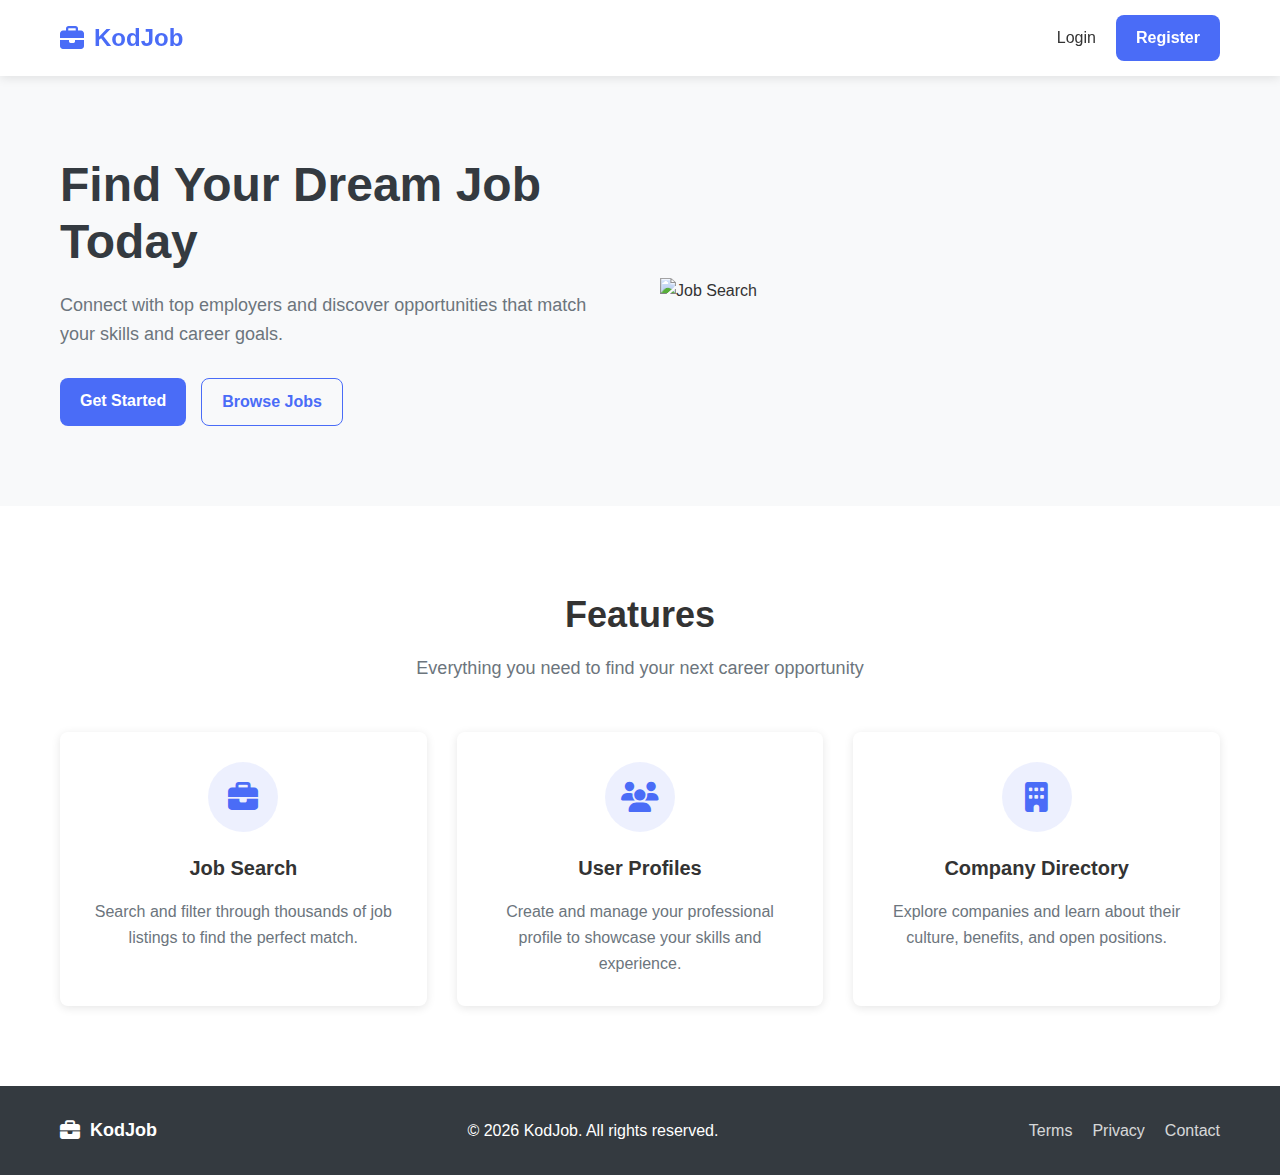
==== index.html @ d66e50fb "Added all project files" ====
<!DOCTYPE html>
<html lang="en">
<head>
    <meta charset="UTF-8">
    <meta name="viewport" content="width=device-width, initial-scale=1.0">
    <title>KodJob - Find Your Dream Job</title>
    <link rel="stylesheet" href="css/style.css">
    <link rel="stylesheet" href="css/responsive.css">
    <link rel="stylesheet" href="https://cdnjs.cloudflare.com/ajax/libs/font-awesome/6.4.0/css/all.min.css">
</head>
<body>
    <header>
        <div class="container">
            <div class="logo">
                <i class="fas fa-briefcase"></i>
                <h1>KodJob</h1>
            </div>
            <nav>
                <ul>
                    <li><a href="login.html">Login</a></li>
                    <li><a href="register.html" class="btn btn-primary">Register</a></li>
                </ul>
            </nav>
        </div>
    </header>

    <section class="hero">
        <div class="container">
            <div class="hero-content">
                <h1>Find Your Dream Job Today</h1>
                <p>Connect with top employers and discover opportunities that match your skills and career goals.</p>
                <div class="cta-buttons">
                    <a href="register.html" class="btn btn-primary">Get Started</a>
                    <a href="login.html" class="btn btn-secondary">Browse Jobs</a>
                </div>
            </div>
            <div class="hero-image">
                <img src="C:\Users\yashu\OneDrive\Desktop\kodd.webp" alt="Job Search">
            </div>
        </div>
    </section>

    <section class="features">
        <div class="container">
            <h2 class="section-title">Features</h2>
            <p class="section-description">Everything you need to find your next career opportunity</p>
            
            <div class="feature-cards">
                <div class="feature-card">
                    <div class="feature-icon">
                        <i class="fas fa-briefcase"></i>
                    </div>
                    <h3>Job Search</h3>
                    <p>Search and filter through thousands of job listings to find the perfect match.</p>
                </div>
                
                <div class="feature-card">
                    <div class="feature-icon">
                        <i class="fas fa-users"></i>
                    </div>
                    <h3>User Profiles</h3>
                    <p>Create and manage your professional profile to showcase your skills and experience.</p>
                </div>
                
                <div class="feature-card">
                    <div class="feature-icon">
                        <i class="fas fa-building"></i>
                    </div>
                    <h3>Company Directory</h3>
                    <p>Explore companies and learn about their culture, benefits, and open positions.</p>
                </div>
            </div>
        </div>
    </section>

    <footer>
        <div class="container">
            <div class="footer-content">
                <div class="footer-logo">
                    <i class="fas fa-briefcase"></i>
                    <span>KodJob</span>
                </div>
                <p>&copy; <span id="current-year"></span> KodJob. All rights reserved.</p>
                <div class="footer-links">
                    <a href="#">Terms</a>
                    <a href="#">Privacy</a>
                    <a href="#">Contact</a>
                </div>
            </div>
        </div>
    </footer>

    <script>
        document.getElementById('current-year').textContent = new Date().getFullYear();
    </script>
</body>
</html>
---- css/style.css ----
/* Base styles */
* {
    margin: 0;
    padding: 0;
    box-sizing: border-box;
}

:root {
    --primary-color: #4a6cf7;
    --primary-hover: #3a5ce4;
    --secondary-color: #6c757d;
    --success-color: #28a745;
    --danger-color: #dc3545;
    --warning-color: #ffc107;
    --info-color: #17a2b8;
    --light-color: #f8f9fa;
    --dark-color: #343a40;
    --body-bg: #f5f7fb;
    --body-color: #333;
    --card-bg: #fff;
    --border-color: #e0e0e0;
    --shadow: 0 2px 10px rgba(0, 0, 0, 0.1);
    --radius: 8px;
    --transition: all 0.3s ease;
}

body {
    font-family: 'Arial', sans-serif;
    line-height: 1.6;
    color: var(--body-color);
    background-color: var(--body-bg);
}

a {
    text-decoration: none;
    color: var(--primary-color);
    transition: var(--transition);
}

a:hover {
    color: var(--primary-hover);
}

img {
    max-width: 100%;
    height: auto;
}

.container {
    max-width: 1200px;
    margin: 0 auto;
    padding: 0 20px;
}

/* Header styles */
header {
    background-color: var(--card-bg);
    box-shadow: var(--shadow);
    padding: 15px 0;
    position: sticky;
    top: 0;
    z-index: 100;
}

header .container {
    display: flex;
    justify-content: space-between;
    align-items: center;
}

.logo {
    display: flex;
    align-items: center;
    gap: 10px;
}

.logo i {
    font-size: 24px;
    color: var(--primary-color);
}

.logo h1 {
    font-size: 24px;
    color: var(--primary-color);
    margin: 0;
}

.logo a {
    display: flex;
    align-items: center;
    gap: 10px;
    color: inherit;
    text-decoration: none;
}

nav ul {
    display: flex;
    list-style: none;
    gap: 20px;
    align-items: center;
}

nav ul li a {
    color: var(--body-color);
    font-weight: 500;
    transition: var(--transition);
}

nav ul li a:hover {
    color: var(--primary-color);
}

/* Button styles */
.btn {
    display: inline-block;
    padding: 10px 20px;
    border-radius: var(--radius);
    font-weight: 600;
    cursor: pointer;
    transition: var(--transition);
    border: none;
    text-align: center;
}

.btn-primary {
    background-color: var(--primary-color);
    color: white;
}

.btn-primary:hover {
    background-color: var(--primary-hover);
    color: white;
}

.btn-secondary {
    background-color: transparent;
    color: var(--primary-color);
    border: 1px solid var(--primary-color);
}

.btn-secondary:hover {
    background-color: var(--primary-color);
    color: white;
}

.btn-outline {
    background-color: transparent;
    color: var(--body-color);
    border: 1px solid var(--border-color);
}

.btn-outline:hover {
    background-color: var(--light-color);
}

.btn-block {
    display: block;
    width: 100%;
}

.btn i {
    margin-right: 5px;
}

/* Hero section */
.hero {
    padding: 80px 0;
    background-color: var(--light-color);
}

.hero .container {
    display: flex;
    align-items: center;
    gap: 40px;
}

.hero-content {
    flex: 1;
}

.hero-content h1 {
    font-size: 48px;
    line-height: 1.2;
    margin-bottom: 20px;
    color: var(--dark-color);
}

.hero-content p {
    font-size: 18px;
    margin-bottom: 30px;
    color: var(--secondary-color);
}

.cta-buttons {
    display: flex;
    gap: 15px;
}

.hero-image {
    flex: 1;
}

/* Features section */
.features {
    padding: 80px 0;
    background-color: var(--card-bg);
}

.section-title {
    font-size: 36px;
    text-align: center;
    margin-bottom: 10px;
}

.section-description {
    font-size: 18px;
    text-align: center;
    color: var(--secondary-color);
    margin-bottom: 50px;
}

.feature-cards {
    display: grid;
    grid-template-columns: repeat(auto-fit, minmax(300px, 1fr));
    gap: 30px;
}

.feature-card {
    background-color: var(--card-bg);
    border-radius: var(--radius);
    padding: 30px;
    box-shadow: var(--shadow);
    text-align: center;
    transition: var(--transition);
}

.feature-card:hover {
    transform: translateY(-5px);
    box-shadow: 0 10px 20px rgba(0, 0, 0, 0.1);
}

.feature-icon {
    width: 70px;
    height: 70px;
    background-color: rgba(74, 108, 247, 0.1);
    border-radius: 50%;
    display: flex;
    align-items: center;
    justify-content: center;
    margin: 0 auto 20px;
}

.feature-icon i {
    font-size: 30px;
    color: var(--primary-color);
}

.feature-card h3 {
    font-size: 20px;
    margin-bottom: 15px;
}

.feature-card p {
    color: var(--secondary-color);
}

/* Footer */
footer {
    background-color: var(--dark-color);
    color: white;
    padding: 30px 0;
}

.footer-content {
    display: flex;
    justify-content: space-between;
    align-items: center;
}

.footer-logo {
    display: flex;
    align-items: center;
    gap: 10px;
    font-size: 18px;
    font-weight: 600;
}

.footer-logo i {
    font-size: 20px;
}

.footer-links {
    display: flex;
    gap: 20px;
}

.footer-links a {
    color: white;
    opacity: 0.8;
}

.footer-links a:hover {
    opacity: 1;
}

/* Auth pages */
.auth-section {
    min-height: calc(100vh - 70px);
    display: flex;
    align-items: center;
    justify-content: center;
    padding: 40px 0;
    background-color: var(--body-bg);
}

.auth-container {
    background-color: var(--card-bg);
    border-radius: var(--radius);
    box-shadow: var(--shadow);
    padding: 40px;
    width: 100%;
    max-width: 500px;
}

.auth-container h2 {
    font-size: 24px;
    margin-bottom: 10px;
}

.auth-container > p {
    color: var(--secondary-color);
    margin-bottom: 30px;
}

.auth-form {
    margin-bottom: 20px;
}

.form-group {
    margin-bottom: 20px;
}

.form-group label {
    display: block;
    margin-bottom: 8px;
    font-weight: 500;
}

.form-group input,
.form-group textarea,
.form-group select {
    width: 100%;
    padding: 12px;
    border: 1px solid var(--border-color);
    border-radius: var(--radius);
    font-size: 16px;
    transition: var(--transition);
}

.form-group input:focus,
.form-group textarea:focus,
.form-group select:focus {
    outline: none;
    border-color: var(--primary-color);
    box-shadow: 0 0 0 2px rgba(74, 108, 247, 0.2);
}

.error-message {
    color: var(--danger-color);
    margin-bottom: 15px;
    display: none;
}

.auth-footer {
    text-align: center;
    margin-top: 20px;
}

.auth-footer p {
    margin-bottom: 10px;
}

.back-link {
    display: inline-flex;
    align-items: center;
    gap: 5px;
    color: var(--secondary-color);
}

.back-link:hover {
    color: var(--primary-color);
}

/* Card styles */
.card {
    background-color: var(--card-bg);
    border-radius: var(--radius);
    box-shadow: var(--shadow);
    margin-bottom: 20px;
    overflow: hidden;
}

.card-header {
    padding: 20px;
    border-bottom: 1px solid var(--border-color);
    display: flex;
    flex-direction: column;
    gap: 5px;
}

.card-header h2 {
    font-size: 20px;
    margin: 0;
}

.card-header p {
    color: var(--secondary-color);
    margin: 0;
}

.card-body {
    padding: 20px;
}

/* Table styles */
.table-responsive {
    overflow-x: auto;
}

.table {
    width: 100%;
    border-collapse: collapse;
}

.table th,
.table td {
    padding: 12px 15px;
    text-align: left;
    border-bottom: 1px solid var(--border-color);
}

.table th {
    font-weight: 600;
    background-color: var(--light-color);
}

.table tbody tr:hover {
    background-color: rgba(0, 0, 0, 0.02);
}

.text-center {
    text-align: center;
}

/* Empty state */
.empty-message {
    text-align: center;
    padding: 30px;
    color: var(--secondary-color);
}

/* Loading state */
.loading {
    text-align: center;
    padding: 30px;
    color: var(--secondary-color);
}
---- css/responsive.css ----
/* Responsive styles */
@media (max-width: 992px) {
    .feature-cards {
        grid-template-columns: repeat(2, 1fr);
    }
}

@media (max-width: 768px) {
    .hero .container {
        flex-direction: column;
    }
    
    .hero-content h1 {
        font-size: 36px;
    }
    
    .feature-cards {
        grid-template-columns: 1fr;
    }
    
    .jobs-grid {
        grid-template-columns: 1fr;
    }
}

@media (max-width: 576px) {
    .hero-content h1 {
        font-size: 28px;
    }
    
    .cta-buttons {
        flex-direction: column;
    }
    
    .btn {
        width: 100%;
    }
    
    .auth-container {
        padding: 20px;
    }
}
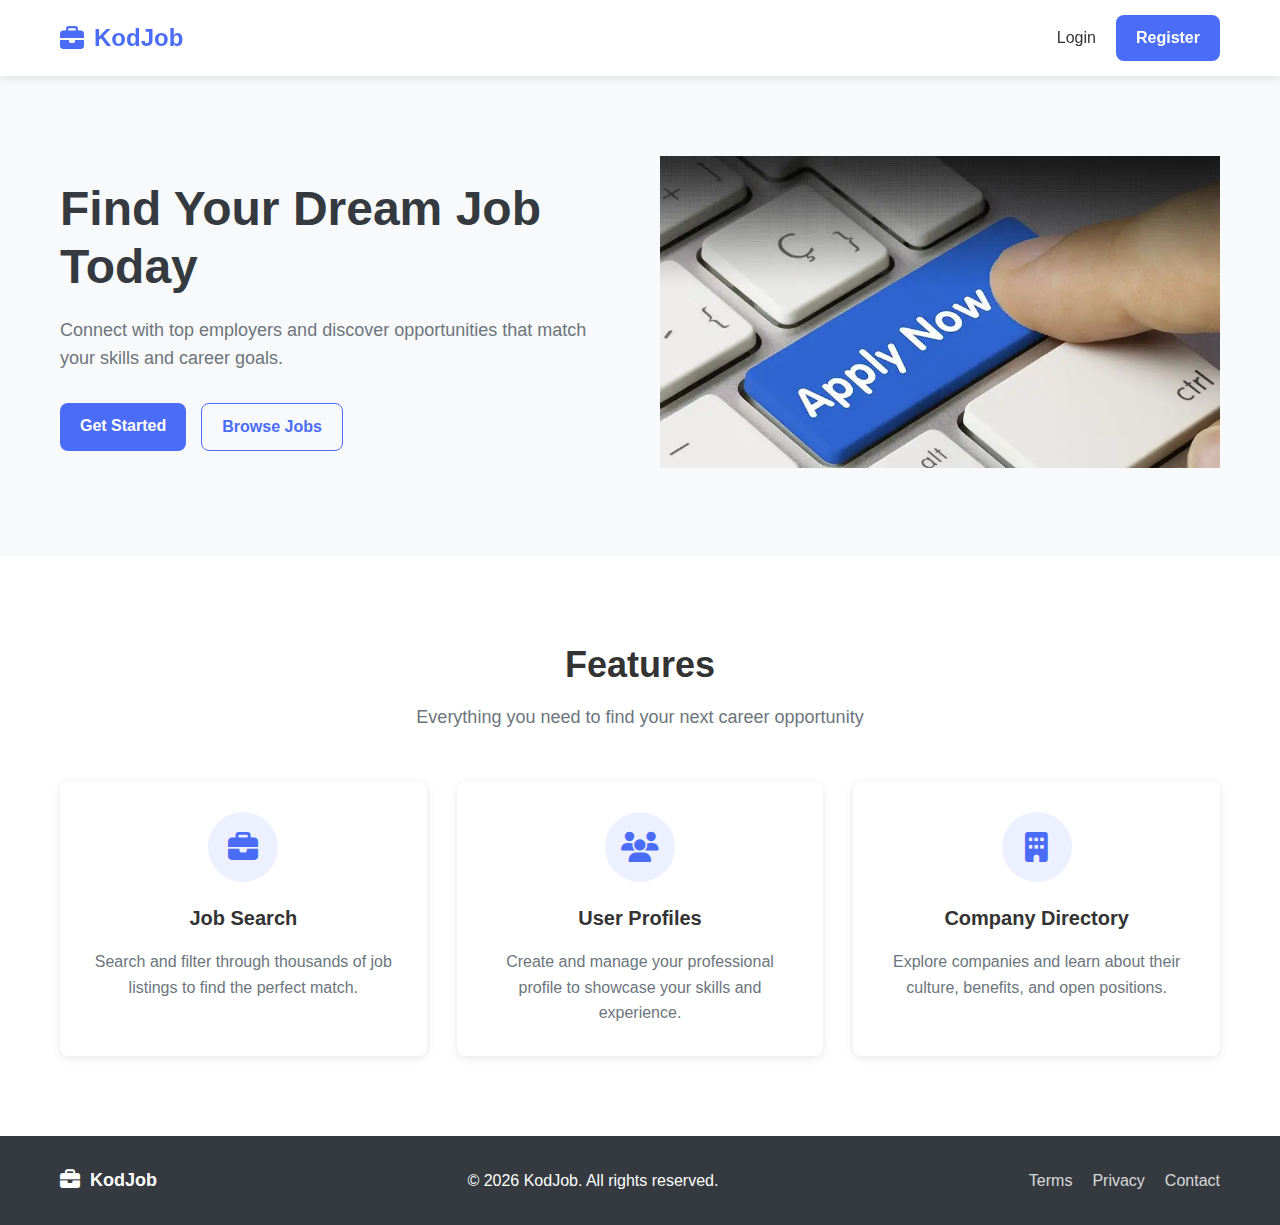
==== commit 596c6370: "Added images" ====
--- a/index.html
+++ b/index.html
@@ -35,7 +35,7 @@
                 </div>
             </div>
             <div class="hero-image">
-                <img src="C:\Users\yashu\OneDrive\Desktop\kodd.webp" alt="Job Search">
+                <img src="images/kodd.webp" alt="Job Search">
             </div>
         </div>
     </section>
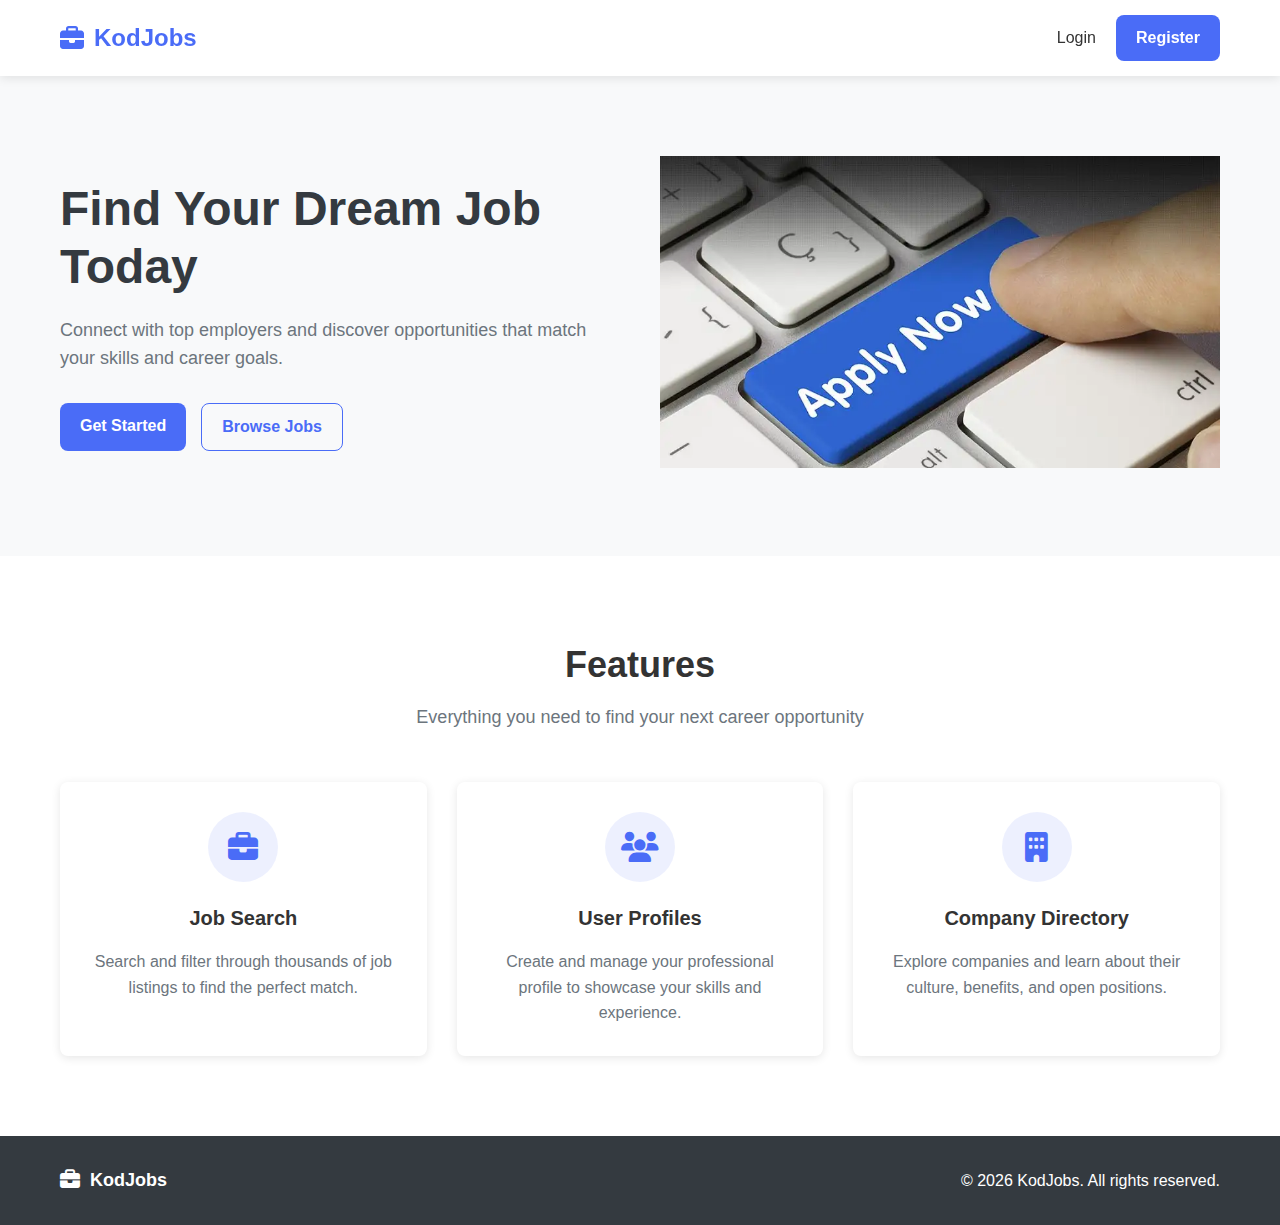
==== commit b6b6fdd8: "Removed Terms, Privacy, and Contact links from footer" ====
--- a/index.html
+++ b/index.html
@@ -3,7 +3,7 @@
 <head>
     <meta charset="UTF-8">
     <meta name="viewport" content="width=device-width, initial-scale=1.0">
-    <title>KodJob - Find Your Dream Job</title>
+    <title>KodJobs - Find Your Dream Job</title>
     <link rel="stylesheet" href="css/style.css">
     <link rel="stylesheet" href="css/responsive.css">
     <link rel="stylesheet" href="https://cdnjs.cloudflare.com/ajax/libs/font-awesome/6.4.0/css/all.min.css">
@@ -13,7 +13,7 @@
         <div class="container">
             <div class="logo">
                 <i class="fas fa-briefcase"></i>
-                <h1>KodJob</h1>
+                <h1>KodJobs</h1>
             </div>
             <nav>
                 <ul>
@@ -78,14 +78,9 @@
             <div class="footer-content">
                 <div class="footer-logo">
                     <i class="fas fa-briefcase"></i>
-                    <span>KodJob</span>
+                    <span>KodJobs</span>
                 </div>
-                <p>&copy; <span id="current-year"></span> KodJob. All rights reserved.</p>
-                <div class="footer-links">
-                    <a href="#">Terms</a>
-                    <a href="#">Privacy</a>
-                    <a href="#">Contact</a>
-                </div>
+                <p>&copy; <span id="current-year"></span> KodJobs. All rights reserved.</p>
             </div>
         </div>
     </footer>
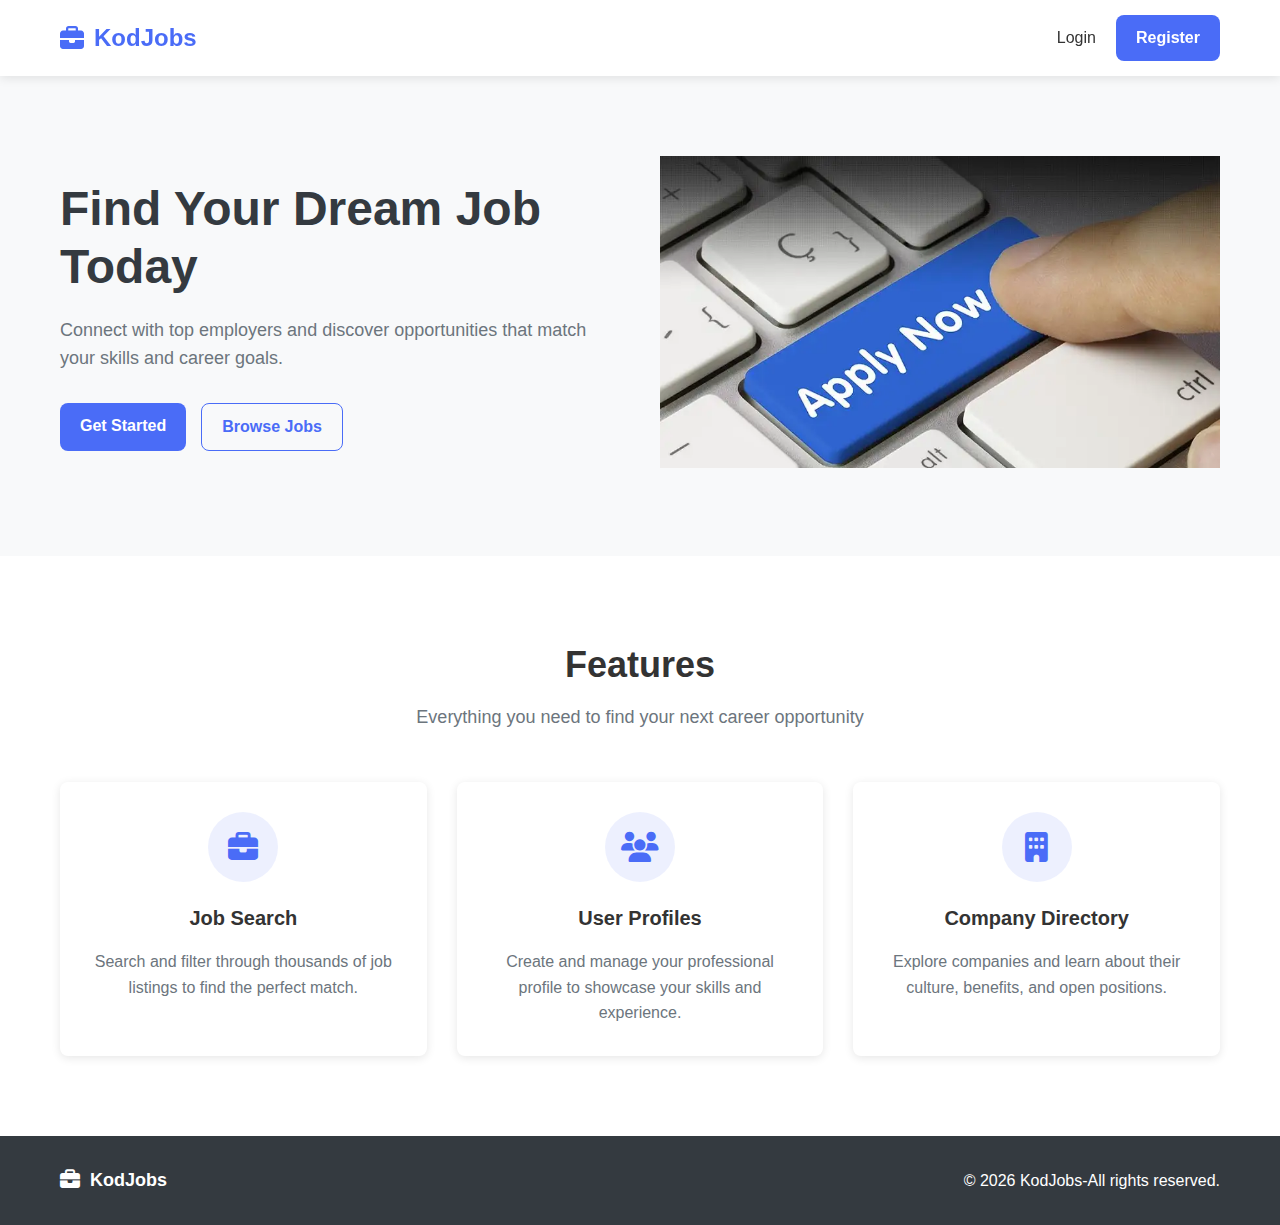
==== commit 890a572e: "Made the KodJobs logo a clickable home link" ====
--- a/index.html
+++ b/index.html
@@ -12,8 +12,10 @@
     <header>
         <div class="container">
             <div class="logo">
-                <i class="fas fa-briefcase"></i>
-                <h1>KodJobs</h1>
+                <a href="index.html">
+                    <i class="fas fa-briefcase"></i>
+                    <h1>KodJobs</h1>
+                </a>
             </div>
             <nav>
                 <ul>
@@ -80,7 +82,7 @@
                     <i class="fas fa-briefcase"></i>
                     <span>KodJobs</span>
                 </div>
-                <p>&copy; <span id="current-year"></span> KodJobs. All rights reserved.</p>
+                <p>&copy; <span id="current-year"></span> KodJobs-All rights reserved.</p>
             </div>
         </div>
     </footer>
